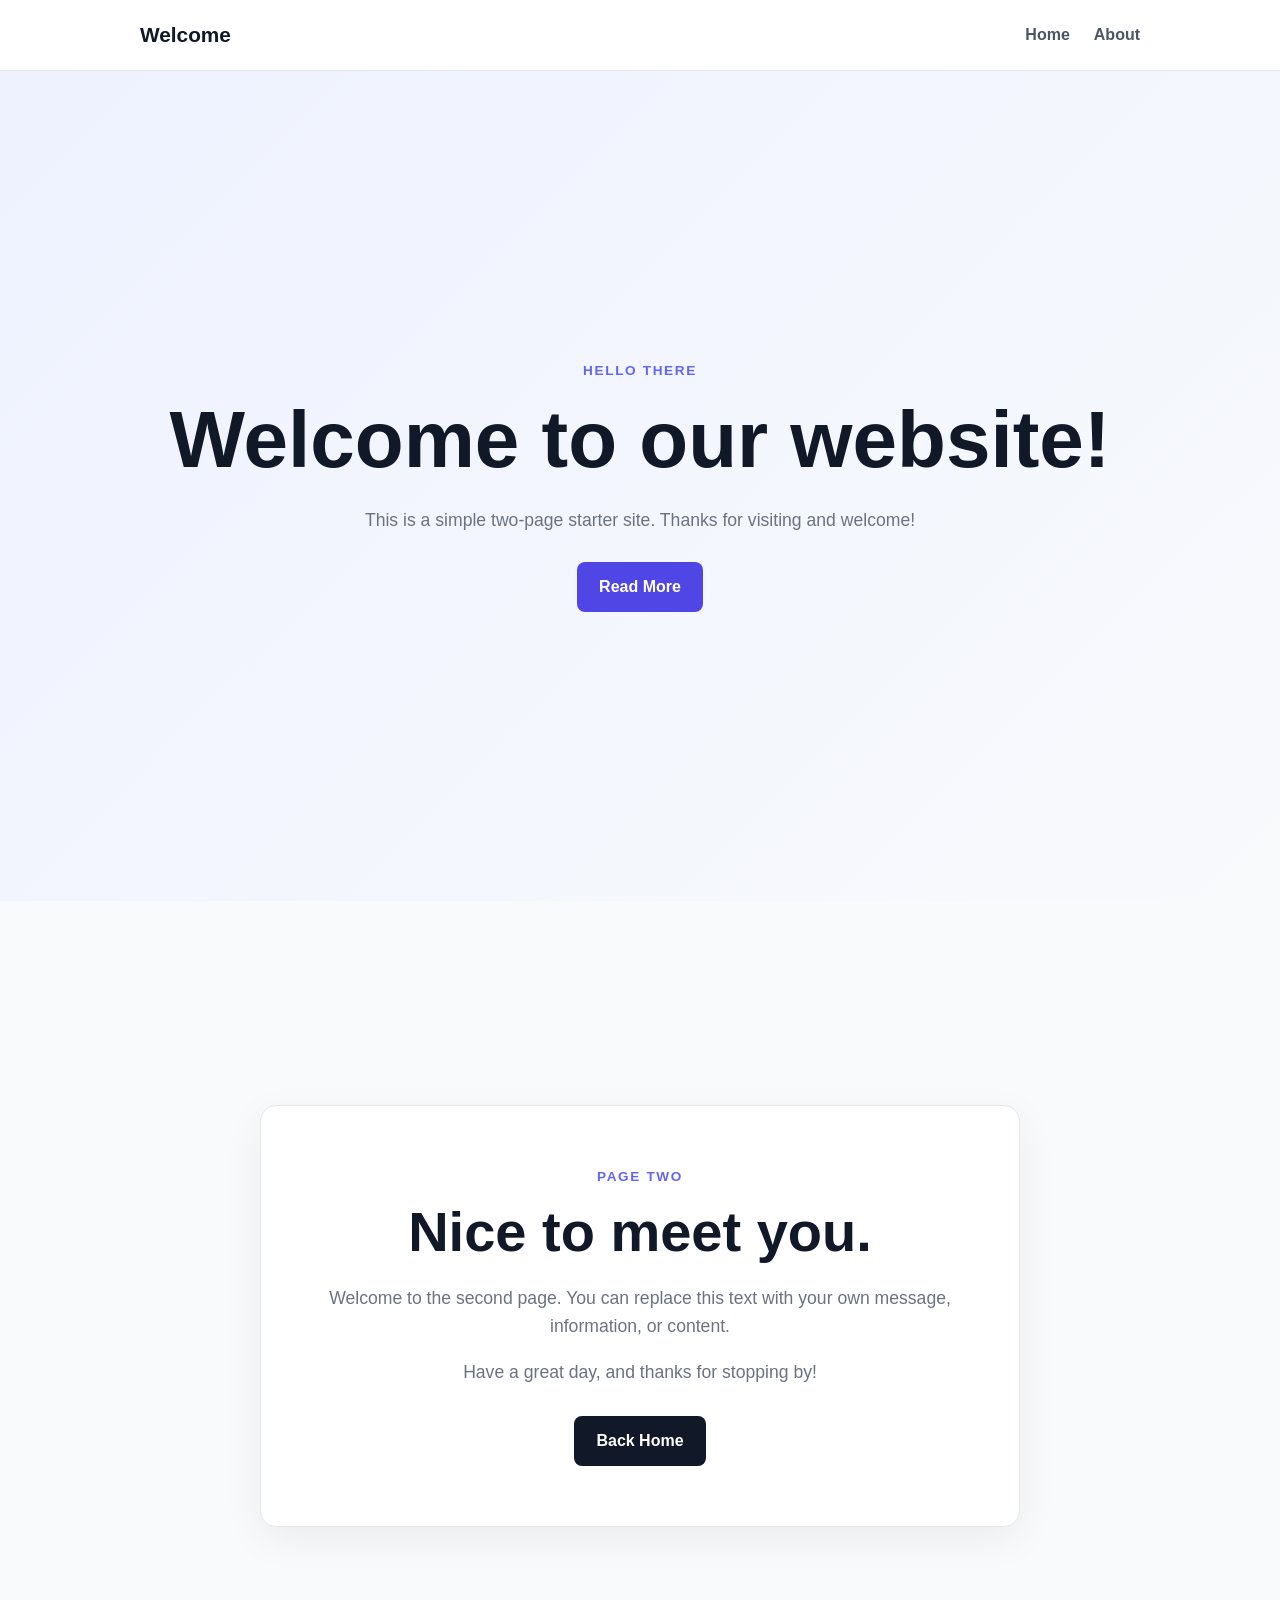
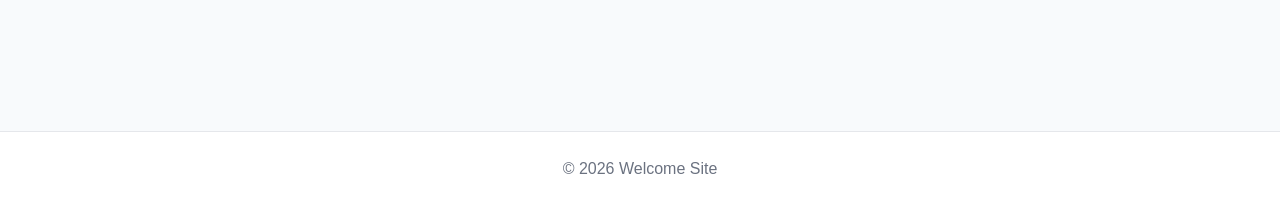
==== index.html @ 17838707 "Add files via upload" ====
<!DOCTYPE html>
<html lang="en">
<head>
  <meta charset="UTF-8">
  <meta name="viewport" content="width=device-width, initial-scale=1.0">
  <title>Welcome Site</title>
  <link rel="stylesheet" href="style.css">
</head>
<body>
  <header class="site-header">
    <div class="container nav">
      <a class="logo" href="#home">Welcome</a>
      <nav>
        <a href="#home">Home</a>
        <a href="#about">About</a>
      </nav>
    </div>
  </header>

  <main>
    <section id="home" class="page hero">
      <div class="container">
        <p class="eyebrow">Hello there</p>
        <h1>Welcome to our website!</h1>
        <p class="message">
          This is a simple two-page starter site. Thanks for visiting and welcome!
        </p>
        <a class="button" href="#about">Read More</a>
      </div>
    </section>

    <section id="about" class="page">
      <div class="container card">
        <p class="eyebrow">Page Two</p>
        <h2>Nice to meet you.</h2>
        <p>
          Welcome to the second page. You can replace this text with your own
          message, information, or content.
        </p>
        <p>
          Have a great day, and thanks for stopping by!
        </p>
        <a class="button secondary" href="#home">Back Home</a>
      </div>
    </section>
  </main>

  <footer>
    <p>© 2026 Welcome Site</p>
  </footer>
</body>
</html>
---- style.css ----
* {
  box-sizing: border-box;
  margin: 0;
  padding: 0;
}

html {
  scroll-behavior: smooth;
}

body {
  font-family: Arial, Helvetica, sans-serif;
  line-height: 1.6;
  color: #1f2937;
  background: #f8fafc;
}

.container {
  width: min(100% - 40px, 1000px);
  margin: 0 auto;
}

.site-header {
  position: sticky;
  top: 0;
  z-index: 10;
  background: #ffffff;
  border-bottom: 1px solid #e5e7eb;
}

.nav {
  min-height: 70px;
  display: flex;
  align-items: center;
  justify-content: space-between;
  gap: 20px;
}

.logo {
  color: #111827;
  font-size: 1.3rem;
  font-weight: 700;
  text-decoration: none;
}

nav {
  display: flex;
  gap: 24px;
}

nav a {
  color: #4b5563;
  font-weight: 600;
  text-decoration: none;
}

nav a:hover {
  color: #111827;
}

.page {
  min-height: calc(100vh - 70px);
  display: flex;
  align-items: center;
  padding: 80px 0;
}

.hero {
  background: linear-gradient(135deg, #eef2ff, #f8fafc);
}

.hero .container {
  text-align: center;
}

.eyebrow {
  margin-bottom: 12px;
  color: #6366f1;
  font-size: 0.85rem;
  font-weight: 700;
  letter-spacing: 0.12em;
  text-transform: uppercase;
}

h1,
h2 {
  margin-bottom: 20px;
  color: #111827;
  line-height: 1.15;
}

h1 {
  font-size: clamp(2.5rem, 7vw, 5rem);
}

h2 {
  font-size: clamp(2rem, 5vw, 3.5rem);
}

.message,
.card p:not(.eyebrow) {
  max-width: 650px;
  margin: 0 auto 28px;
  color: #6b7280;
  font-size: 1.1rem;
}

.button {
  display: inline-block;
  padding: 12px 22px;
  border-radius: 8px;
  background: #4f46e5;
  color: white;
  font-weight: 700;
  text-decoration: none;
  transition: transform 0.2s ease, background 0.2s ease;
}

.button:hover {
  background: #4338ca;
  transform: translateY(-2px);
}

.secondary {
  background: #111827;
}

.secondary:hover {
  background: #374151;
}

.card {
  width: min(100%, 760px);
  padding: 60px;
  text-align: center;
  background: #ffffff;
  border: 1px solid #e5e7eb;
  border-radius: 16px;
  box-shadow: 0 12px 40px rgba(0, 0, 0, 0.06);
}

.card p:not(.eyebrow) {
  margin-bottom: 18px;
}

.card .button {
  margin-top: 12px;
}

footer {
  padding: 24px;
  text-align: center;
  color: #6b7280;
  background: #ffffff;
  border-top: 1px solid #e5e7eb;
}

@media (max-width: 600px) {
  .container {
    width: min(100% - 28px, 1000px);
  }

  .nav {
    min-height: 60px;
  }

  .page {
    min-height: calc(100vh - 60px);
    padding: 50px 0;
  }

  .card {
    padding: 40px 24px;
  }
}
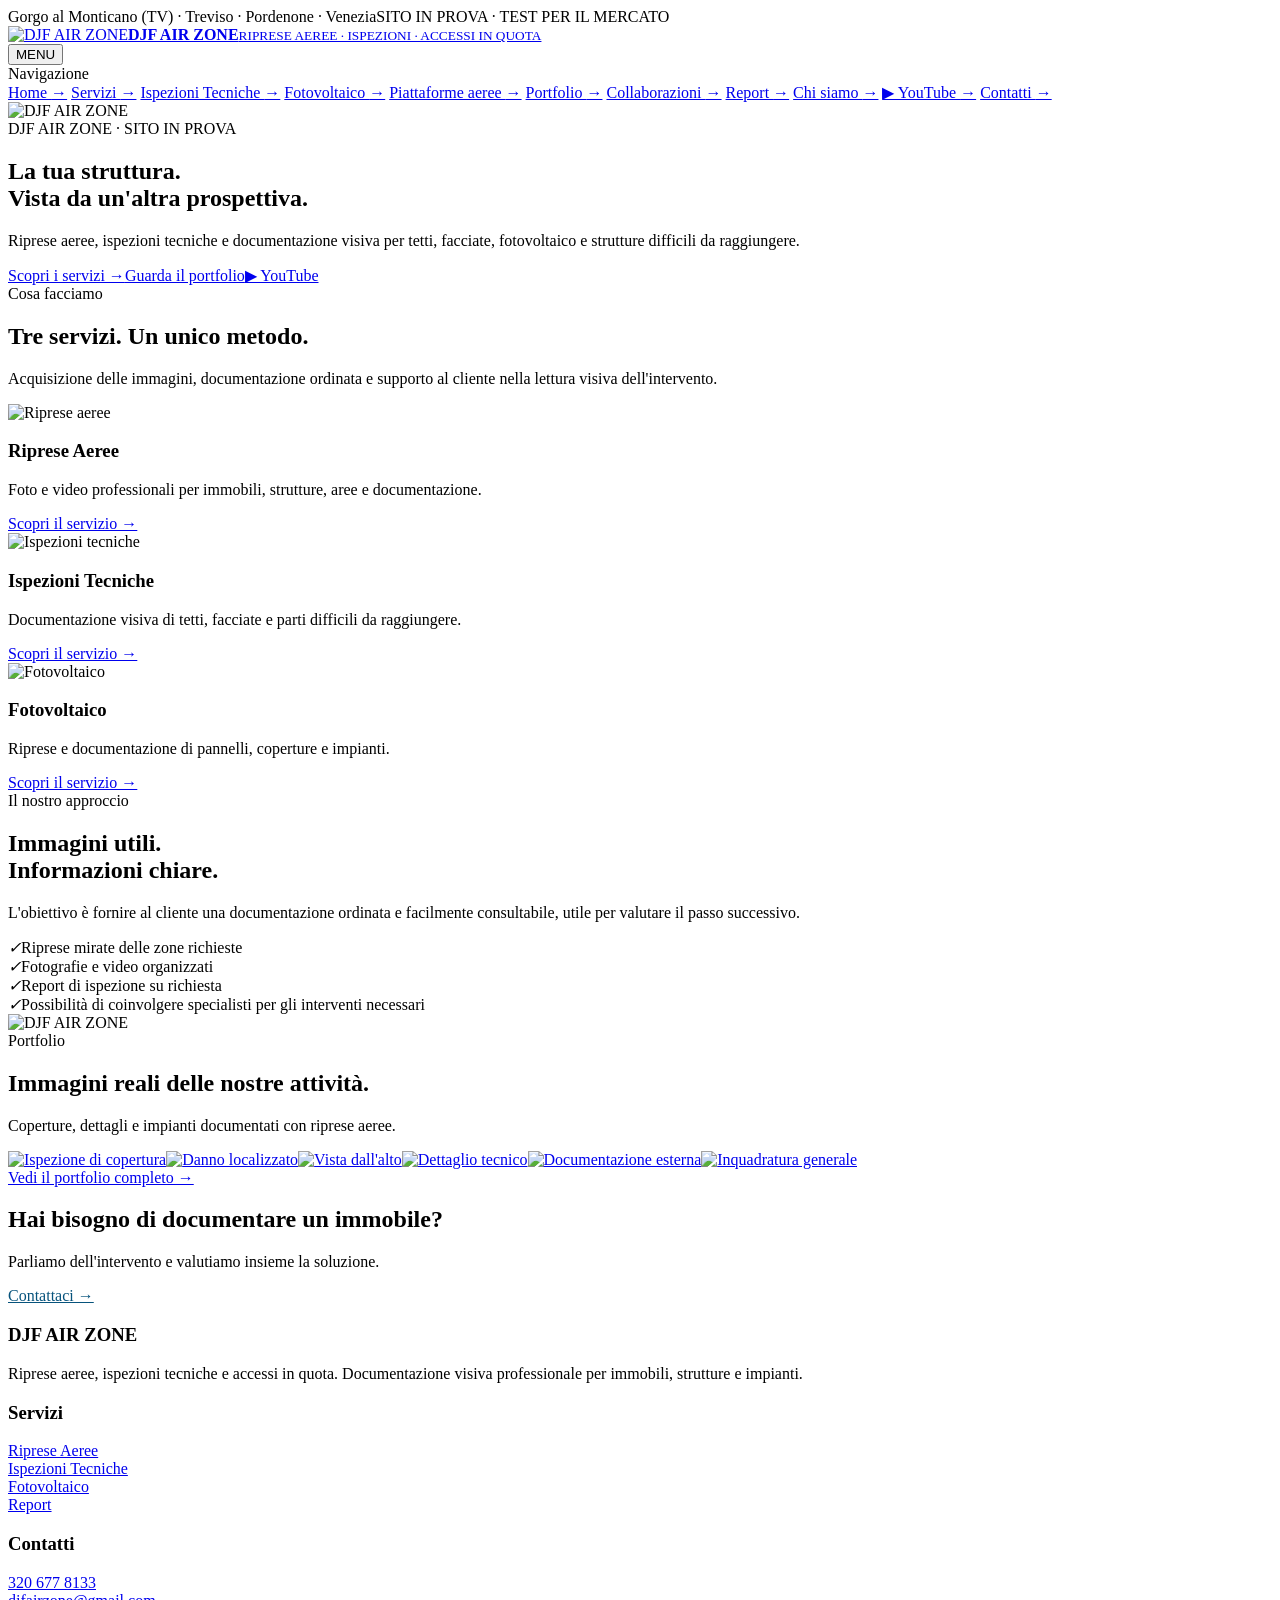
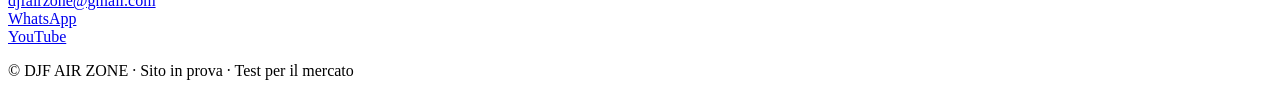
==== commit bcccbacb: "19.09 commit" ====
--- a/index.html
+++ b/index.html
@@ -1,52 +1,61 @@
-<!DOCTYPE html>
-<html lang="en">
-<head>
-  <meta charset="UTF-8">
-  <meta name="viewport" content="width=device-width, initial-scale=1.0">
-  <title>Welcome Site</title>
-  <link rel="stylesheet" href="style.css">
-</head>
-<body>
-  <header class="site-header">
-    <div class="container nav">
-      <a class="logo" href="#home">Welcome</a>
-      <nav>
-        <a href="#home">Home</a>
-        <a href="#about">About</a>
-      </nav>
-    </div>
-  </header>
+<!doctype html><html lang="it"><head><meta charset="utf-8"><meta name="viewport" content="width=device-width,initial-scale=1"><meta name="description" content="DJF AIR ZONE — riprese aeree, ispezioni tecniche e accessi in quota."><title>Home | DJF AIR ZONE</title><link rel="stylesheet" href="assets/professional.css"></head><body>
+<div class="topbar"><div class="container"><span>Gorgo al Monticano (TV) · Treviso · Pordenone · Venezia</span><span>SITO IN PROVA · TEST PER IL MERCATO</span></div></div>
+<header class="header"><div class="container nav">
+<a class="brand" href="index.html"><img src="assets/logo-originale.jpg" alt="DJF AIR ZONE"><span><strong>DJF AIR ZONE</strong><small>RIPRESE AEREE · ISPEZIONI · ACCESSI IN QUOTA</small></span></a>
 
-  <main>
-    <section id="home" class="page hero">
-      <div class="container">
-        <p class="eyebrow">Hello there</p>
-        <h1>Welcome to our website!</h1>
-        <p class="message">
-          This is a simple two-page starter site. Thanks for visiting and welcome!
-        </p>
-        <a class="button" href="#about">Read More</a>
-      </div>
-    </section>
+<div class="menu-wrap">
+<button class="menu-toggle" type="button" aria-label="Apri menu">
+  <span class="menu-icon"><span></span><span></span><span></span></span>
+  MENU
+</button>
+<div class="dropdown-menu">
+  <div class="menu-label">Navigazione</div>
+  <a href="index.html">Home <span>→</span></a>
+  <a href="servizi.html">Servizi <span>→</span></a>
+  <a href="ispezioni.html">Ispezioni Tecniche <span>→</span></a>
+  <a href="fotovoltaico.html">Fotovoltaico <span>→</span></a>
+  <a href="piattaforme.html">Piattaforme aeree <span>→</span></a>
+  <a href="portfolio.html">Portfolio <span>→</span></a>
+  <a href="collaborazioni.html">Collaborazioni <span>→</span></a>
+  <a href="report.html">Report <span>→</span></a>
+  <a href="chi-siamo.html">Chi siamo <span>→</span></a>
+  <a class="menu-youtube" href="youtube.html">▶ YouTube <span>→</span></a>
+  <a class="menu-contact" href="contatti.html">Contatti <span>→</span></a>
+</div>
+</div></div></header>
 
-    <section id="about" class="page">
-      <div class="container card">
-        <p class="eyebrow">Page Two</p>
-        <h2>Nice to meet you.</h2>
-        <p>
-          Welcome to the second page. You can replace this text with your own
-          message, information, or content.
-        </p>
-        <p>
-          Have a great day, and thanks for stopping by!
-        </p>
-        <a class="button secondary" href="#home">Back Home</a>
-      </div>
-    </section>
-  </main>
+<main>
+<section class="hero"><img class="hero-photo" src="assets/design-desktop-completo-4x.jpg" alt="DJF AIR ZONE"><div class="container"><div class="eyebrow">DJF AIR ZONE · SITO IN PROVA</div>
+<h1>La tua struttura.<br><span>Vista da un'altra prospettiva.</span></h1>
+<p>Riprese aeree, ispezioni tecniche e documentazione visiva per tetti, facciate, fotovoltaico e strutture difficili da raggiungere.</p>
+<div class="actions"><a class="btn primary" href="servizi.html">Scopri i servizi →</a><a class="btn dark" href="portfolio.html">Guarda il portfolio</a><a class="btn youtube" href="youtube.html">▶ YouTube</a></div></div></section>
 
-  <footer>
-    <p>© 2026 Welcome Site</p>
-  </footer>
-</body>
-</html>
+<section class="section light"><div class="container"><div class="section-head"><div><div class="eyebrow">Cosa facciamo</div><h2>Tre servizi. Un unico metodo.</h2></div><p>Acquisizione delle immagini, documentazione ordinata e supporto al cliente nella lettura visiva dell'intervento.</p></div>
+<div class="cards">
+<article class="card"><img class="card-img" src="assets/design-desktop-completo-4x.jpg" alt="Riprese aeree"><div class="card-body"><h3>Riprese Aeree</h3><p>Foto e video professionali per immobili, strutture, aree e documentazione.</p><a href="servizi.html">Scopri il servizio →</a></div></article>
+<article class="card"><img class="card-img" src="assets/images/hero-completo.jpg" alt="Ispezioni tecniche"><div class="card-body"><h3>Ispezioni Tecniche</h3><p>Documentazione visiva di tetti, facciate e parti difficili da raggiungere.</p><a href="ispezioni.html">Scopri il servizio →</a></div></article>
+<article class="card"><img class="card-img" src="assets/images/fotovoltaico.jpg" alt="Fotovoltaico"><div class="card-body"><h3>Fotovoltaico</h3><p>Riprese e documentazione di pannelli, coperture e impianti.</p><a href="fotovoltaico.html">Scopri il servizio →</a></div></article>
+</div></div></section>
+
+<section class="section dark2"><div class="container split"><div><div class="eyebrow">Il nostro approccio</div><h2>Immagini utili.<br>Informazioni chiare.</h2><p class="lead">L'obiettivo è fornire al cliente una documentazione ordinata e facilmente consultabile, utile per valutare il passo successivo.</p>
+<div class="checks"><div class="check"><i>✓</i><span>Riprese mirate delle zone richieste</span></div><div class="check"><i>✓</i><span>Fotografie e video organizzati</span></div><div class="check"><i>✓</i><span>Report di ispezione su richiesta</span></div><div class="check"><i>✓</i><span>Possibilità di coinvolgere specialisti per gli interventi necessari</span></div></div></div>
+<img class="split-img" src="assets/images/cta-sopralluogo.jpg" alt="DJF AIR ZONE">
+</div></section>
+
+<section class="section light"><div class="container">
+<div class="section-head"><div><div class="eyebrow">Portfolio</div><h2>Immagini reali delle nostre attività.</h2></div>
+<p>Coperture, dettagli e impianti documentati con riprese aeree.</p></div>
+<div class="gallery">
+<a href="portfolio.html"><img src="assets/portfolio/01-ispezione-copertura.jpg" alt="Ispezione di copertura"></a><a href="portfolio.html"><img src="assets/portfolio/02-danno-copertura.jpg" alt="Danno localizzato"></a><a href="portfolio.html"><img src="assets/portfolio/03-copertura-dallalto.jpg" alt="Vista dall'alto"></a><a href="portfolio.html"><img src="assets/portfolio/04-copertura-dettaglio.jpg" alt="Dettaglio tecnico"></a><a href="portfolio.html"><img src="assets/portfolio/05-copertura-esterna.jpg" alt="Documentazione esterna"></a><a href="portfolio.html"><img src="assets/portfolio/06-copertura-panorama.jpg" alt="Inquadratura generale"></a>
+</div>
+<div class="actions"><a class="btn primary" href="portfolio.html">Vedi il portfolio completo →</a></div>
+</div></section>
+<section class="band"><div class="container"><div><h2>Hai bisogno di documentare un immobile?</h2><p>Parliamo dell'intervento e valutiamo insieme la soluzione.</p></div><a class="btn" style="background:#fff;color:#07537c;border-color:#fff" href="contatti.html">Contattaci →</a></div></section>
+</main>
+
+<footer class="footer"><div class="container footer-grid">
+<div><h3>DJF AIR ZONE</h3><p>Riprese aeree, ispezioni tecniche e accessi in quota. Documentazione visiva professionale per immobili, strutture e impianti.</p></div>
+<div><h3>Servizi</h3><p><a href="servizi.html">Riprese Aeree</a><br><a href="ispezioni.html">Ispezioni Tecniche</a><br><a href="fotovoltaico.html">Fotovoltaico</a><br><a href="report.html">Report</a></p></div>
+<div><h3>Contatti</h3><p><a href="tel:+393206778133">320 677 8133</a><br><a href="mailto:djfairzone@gmail.com">djfairzone@gmail.com</a><br><a href="https://wa.me/393206778133" target="_blank">WhatsApp</a><br><a href="youtube.html">YouTube</a></p></div>
+</div><div class="container footer-bottom">© DJF AIR ZONE · Sito in prova · Test per il mercato</div></footer>
+<script src="assets/menu.js"></script></body></html>
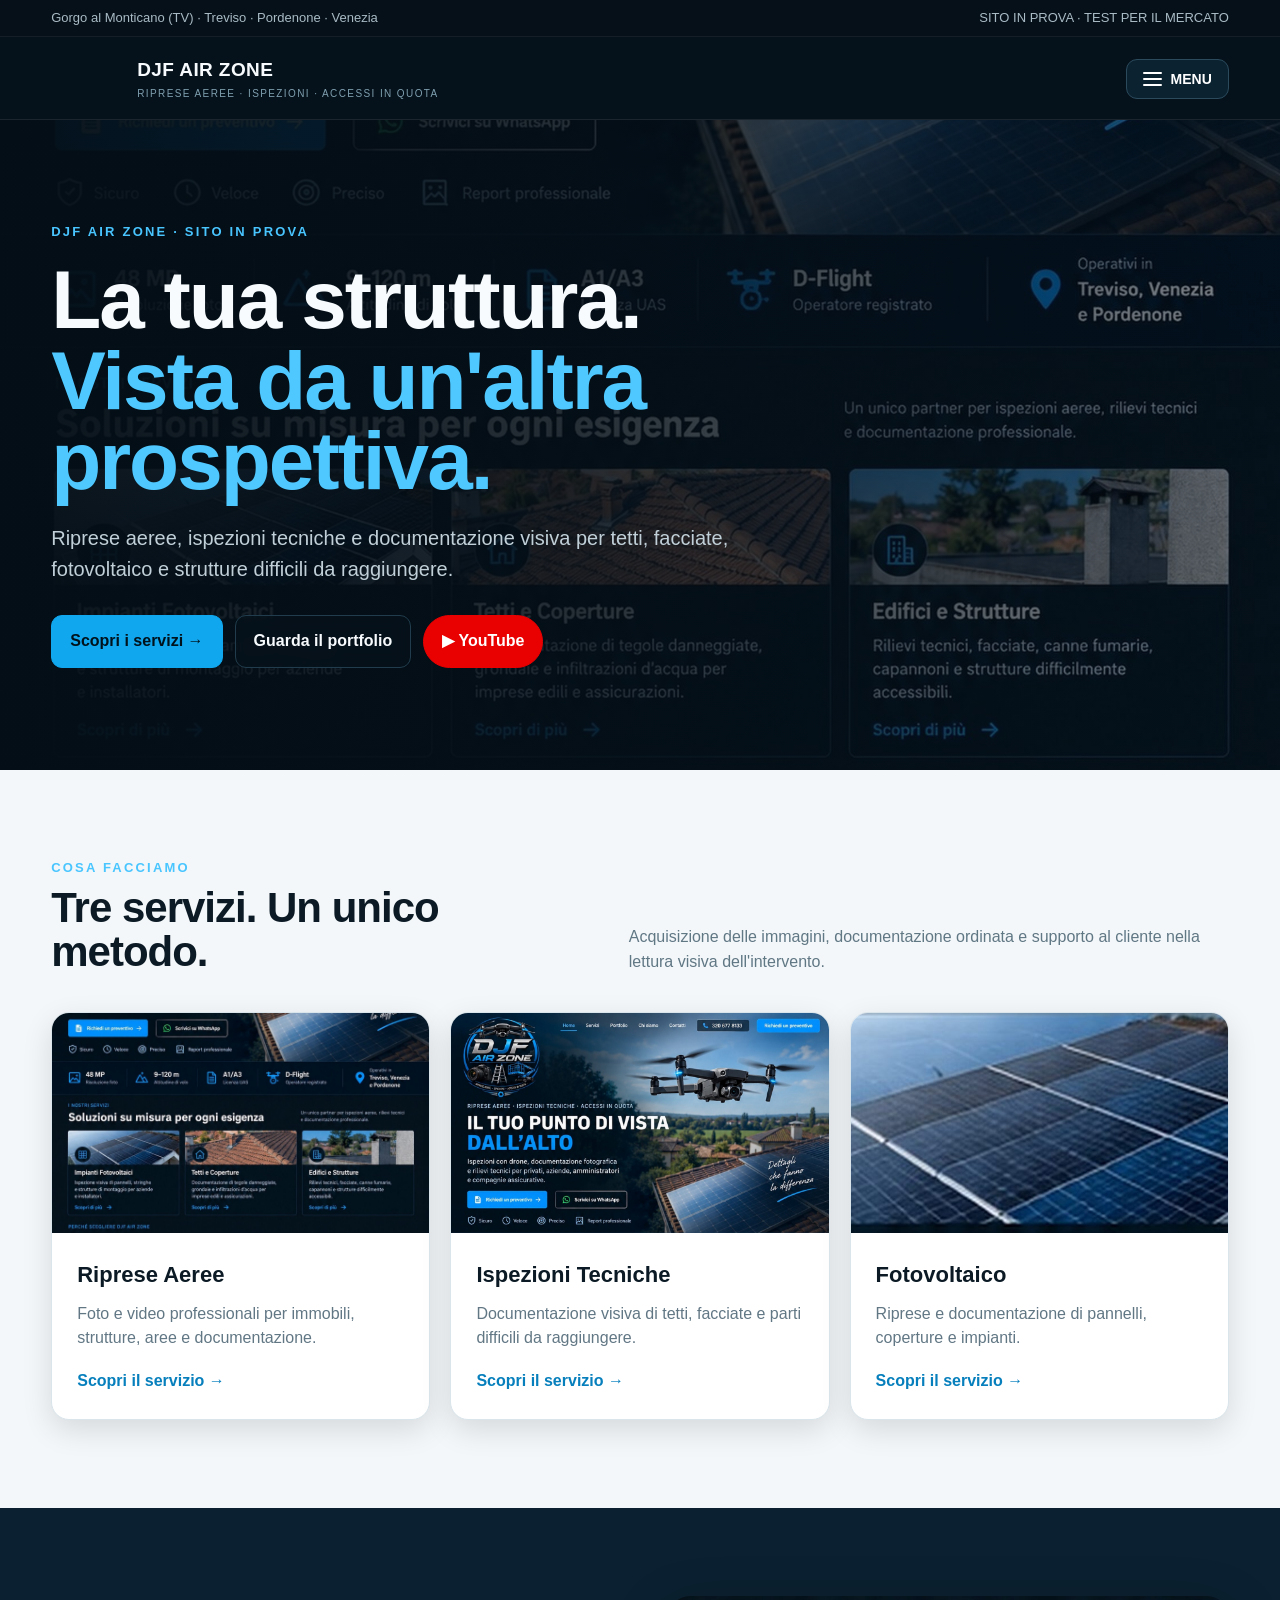
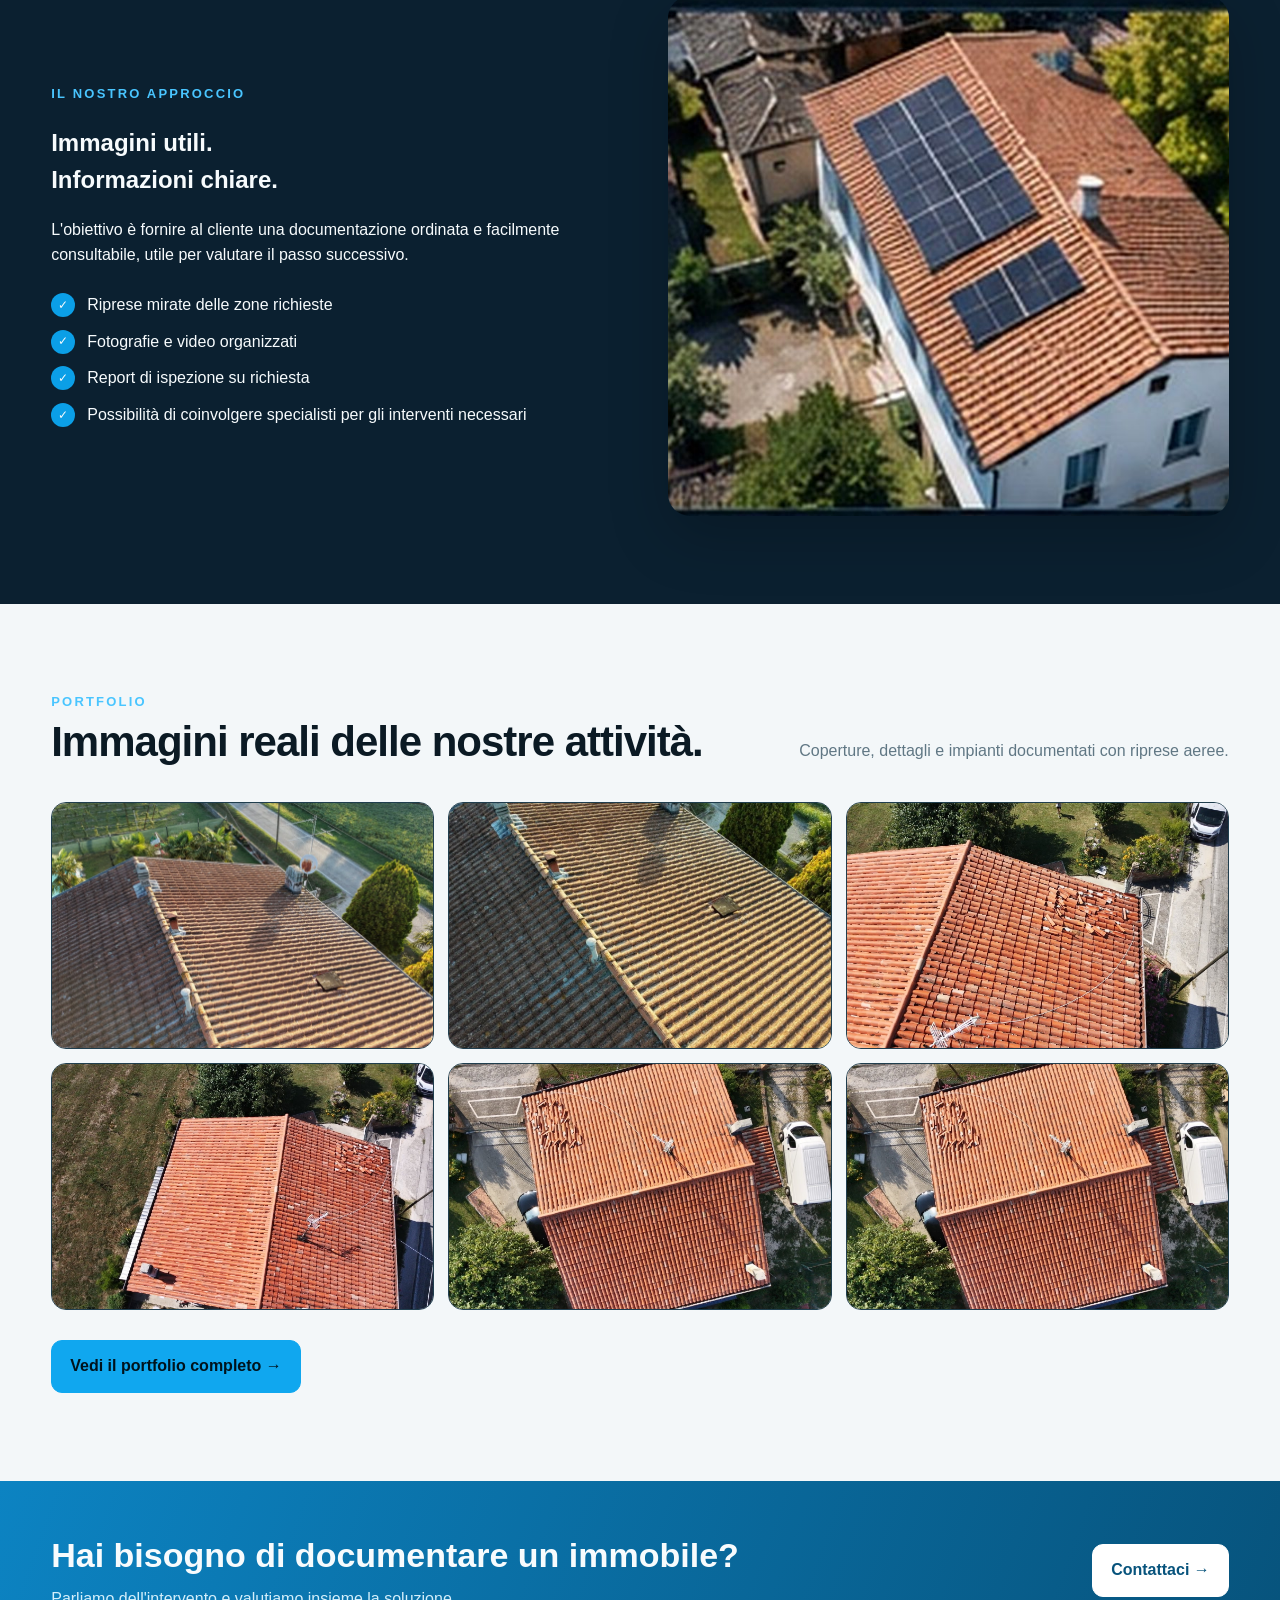
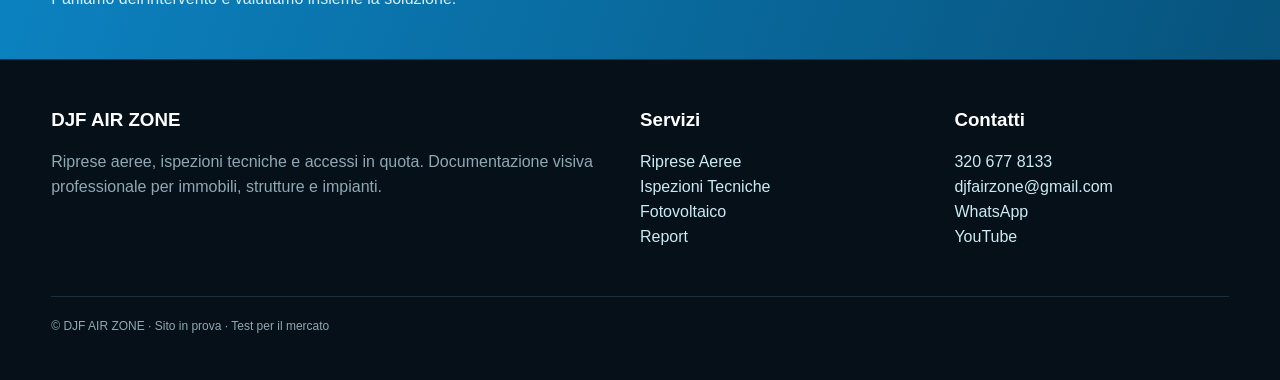
==== commit 3d0cb8da: "Update logo" ====
--- a/index.html
+++ b/index.html
@@ -1,7 +1,7 @@
 <!doctype html><html lang="it"><head><meta charset="utf-8"><meta name="viewport" content="width=device-width,initial-scale=1"><meta name="description" content="DJF AIR ZONE — riprese aeree, ispezioni tecniche e accessi in quota."><title>Home | DJF AIR ZONE</title><link rel="stylesheet" href="assets/professional.css"></head><body>
 <div class="topbar"><div class="container"><span>Gorgo al Monticano (TV) · Treviso · Pordenone · Venezia</span><span>SITO IN PROVA · TEST PER IL MERCATO</span></div></div>
 <header class="header"><div class="container nav">
-<a class="brand" href="index.html"><img src="assets/logo-originale.jpg" alt="DJF AIR ZONE"><span><strong>DJF AIR ZONE</strong><small>RIPRESE AEREE · ISPEZIONI · ACCESSI IN QUOTA</small></span></a>
+<a class="brand" href="index.html"><img src="assets/logo-transparent.svg" alt="DJF AIR ZONE"><span><strong>DJF AIR ZONE</strong><small>RIPRESE AEREE · ISPEZIONI · ACCESSI IN QUOTA</small></span></a>
 
 <div class="menu-wrap">
 <button class="menu-toggle" type="button" aria-label="Apri menu">
--- a/assets/professional.css
+++ b/assets/professional.css
@@ -0,0 +1,117 @@
+
+:root{
+ --ink:#07131c;--navy:#0a1d2b;--navy2:#0e2a3d;--blue:#10a7ef;--blue2:#087fc1;
+ --white:#f7fbfd;--muted:#9eb1bd;--line:#213d4d;--soft:#eaf1f5;--dark:#07131c;
+ --shadow:0 20px 60px rgba(0,0,0,.22);--radius:18px;
+}
+*{box-sizing:border-box}
+html{scroll-behavior:smooth}
+body{margin:0;background:var(--ink);color:var(--white);font-family:Inter,Arial,Helvetica,sans-serif;line-height:1.55}
+a{color:inherit}
+.container{width:min(1180px,92%);margin:auto}
+.topbar{font-size:13px;color:#a9bbc5;border-bottom:1px solid rgba(255,255,255,.06);background:#061019}
+.topbar .container{display:flex;justify-content:space-between;gap:20px;padding:8px 0}
+.header{position:sticky;top:0;z-index:100;background:rgba(7,19,28,.94);backdrop-filter:blur(14px);border-bottom:1px solid rgba(255,255,255,.08)}
+.nav{min-height:82px;display:flex;align-items:center;gap:28px}
+.brand{display:flex;align-items:center;gap:12px;text-decoration:none;min-width:max-content}
+.brand img{width:74px;height:74px;object-fit:cover;object-position:center;border-radius:10px;mix-blend-mode:screen}
+.brand strong{font-size:19px;letter-spacing:.4px}
+.brand small{display:block;color:#7fa0b0;font-size:10px;letter-spacing:1.4px;margin-top:1px}
+.menu{display:flex;align-items:center;justify-content:flex-end;gap:2px;flex:1}
+.menu a{font-size:13px;font-weight:750;text-decoration:none;padding:10px 9px;border-radius:9px;color:#d9e7ed}
+.menu a:hover{background:#102d40;color:#fff}
+.menu .youtube{background:#e90000;color:#fff;padding:10px 14px;border-radius:999px;margin-left:6px}
+.menu .contact{background:var(--blue);color:#00131c;padding:11px 15px;border-radius:999px;margin-left:4px}
+.hero{position:relative;min-height:650px;display:flex;align-items:center;overflow:hidden;background:linear-gradient(90deg,rgba(4,14,22,.97) 0%,rgba(4,14,22,.80) 45%,rgba(4,14,22,.28) 100%),url('') center/cover}
+.hero-photo{position:absolute;inset:0;width:100%;height:100%;object-fit:cover;z-index:-1;opacity:.7}
+.eyebrow{color:#49c5ff;font-weight:850;font-size:13px;letter-spacing:2.2px;text-transform:uppercase}
+.hero h1{font-size:clamp(48px,6.4vw,82px);line-height:.98;max-width:880px;margin:18px 0 22px;letter-spacing:-2px}
+.hero h1 span{color:#4fc8ff}
+.hero p{max-width:760px;color:#c1d0d8;font-size:20px}
+.actions{display:flex;flex-wrap:wrap;gap:12px;margin-top:30px}
+.btn{display:inline-flex;align-items:center;justify-content:center;gap:8px;text-decoration:none;font-weight:850;border-radius:11px;padding:13px 18px;border:1px solid var(--line)}
+.btn.primary{background:var(--blue);border-color:var(--blue);color:#00131c}
+.btn.dark{background:rgba(7,19,28,.65);backdrop-filter:blur(8px)}
+.btn.youtube{background:#e90000;border-color:#e90000;color:#fff;border-radius:999px}
+.section{padding:88px 0}
+.section.light{background:#f3f7f9;color:#0b1a24}
+.section.dark2{background:#0b2030}
+.section-head{display:flex;justify-content:space-between;gap:30px;align-items:end;margin-bottom:38px}
+.section-head h2{font-size:42px;line-height:1.05;margin:8px 0 0;letter-spacing:-1px}
+.section-head p{max-width:600px;color:#8fa5b1;margin:0}
+.light .section-head p{color:#607784}
+.cards{display:grid;grid-template-columns:repeat(3,1fr);gap:20px}
+.card{background:linear-gradient(180deg,#102a3d,#0b1e2c);border:1px solid #1f4052;border-radius:var(--radius);overflow:hidden;box-shadow:0 10px 30px rgba(0,0,0,.12)}
+.light .card{background:#fff;border-color:#d9e5eb;color:#0b1a24}
+.card-img{width:100%;height:220px;object-fit:cover;display:block}
+.card-body{padding:25px}
+.card h3{margin:0 0 9px;font-size:22px}
+.card p{color:#9eb2bd;margin:0 0 18px}
+.light .card p{color:#617784}
+.card a{color:#4dc5ff;text-decoration:none;font-weight:800}
+.light .card a{color:#067fbc}
+.split{display:grid;grid-template-columns:1fr 1fr;gap:55px;align-items:center}
+.split-img{width:100%;height:520px;object-fit:cover;border-radius:22px;box-shadow:var(--shadow)}
+.checks{display:grid;gap:12px;margin-top:25px}
+.check{display:flex;gap:12px;align-items:flex-start}
+.check i{width:24px;height:24px;border-radius:50%;background:#0b9fe7;display:grid;place-items:center;font-style:normal;font-size:12px;flex:none}
+.gallery{display:grid;grid-template-columns:repeat(3,1fr);gap:14px}
+.gallery a{display:block;overflow:hidden;border-radius:15px;border:1px solid #203e4e}
+.gallery img{width:100%;height:245px;object-fit:cover;display:block;transition:transform .35s}
+.gallery a:hover img{transform:scale(1.04)}
+.band{background:linear-gradient(110deg,#0c83c2,#07537c);padding:48px 0}
+.band .container{display:flex;justify-content:space-between;align-items:center;gap:25px}
+.band h2{margin:0;font-size:34px}
+.band p{margin:5px 0 0;color:#d4effb}
+.footer{background:#051018;border-top:1px solid #193341;padding:45px 0;color:#91a8b4}
+.footer-grid{display:grid;grid-template-columns:2fr 1fr 1fr;gap:40px}
+.footer a{color:#cceaf5;text-decoration:none}
+.footer h3{color:#fff;margin:0 0 12px}
+.footer-bottom{border-top:1px solid #16303d;margin-top:30px;padding-top:20px;font-size:12px}
+.mobile-note{display:none}
+@media(max-width:1050px){.menu a{display:none}.menu .youtube,.menu .contact{display:inline-flex}.nav{gap:12px}.cards{grid-template-columns:1fr 1fr}}
+@media(max-width:720px){.topbar{display:none}.nav{min-height:70px}.brand img{width:62px;height:62px}.brand strong{font-size:17px}.hero{min-height:610px}.hero h1{letter-spacing:-1px}.hero p{font-size:18px}.section{padding:65px 0}.section-head{display:block}.section-head h2{font-size:34px;margin-bottom:12px}.cards,.split,.gallery,.footer-grid{grid-template-columns:1fr}.split-img{height:360px}.gallery img{height:230px}.band .container{display:block}.band .btn{margin-top:20px}.mobile-note{display:block;color:#7f98a6;font-size:12px}}
+
+.portfolio-grid{display:grid;grid-template-columns:repeat(3,1fr);gap:18px}
+.portfolio-item{position:relative;overflow:hidden;border-radius:18px;background:#0b1d2b;border:1px solid #213d4d;box-shadow:0 14px 35px rgba(0,0,0,.12)}
+.portfolio-item img{display:block;width:100%;height:285px;object-fit:cover;transition:transform .4s ease}
+.portfolio-item:hover img{transform:scale(1.045)}
+.portfolio-caption{padding:18px 19px 20px}
+.portfolio-caption h3{margin:0 0 6px;font-size:19px}
+.portfolio-caption p{margin:0;color:#9eb1bd;font-size:14px}
+.portfolio-tag{display:inline-block;margin-bottom:9px;color:#49c5ff;font-size:11px;font-weight:900;letter-spacing:1.4px;text-transform:uppercase}
+@media(max-width:900px){.portfolio-grid{grid-template-columns:1fr 1fr}}
+@media(max-width:620px){.portfolio-grid{grid-template-columns:1fr}.portfolio-item img{height:250px}}
+
+/* DJF AIR ZONE - top-right dropdown menu */
+.menu-wrap{margin-left:auto;position:relative;z-index:120}
+.menu-toggle{display:inline-flex;align-items:center;gap:9px;border:1px solid #2b4b5d;background:#0b2231;color:#fff;padding:11px 16px;border-radius:11px;font-weight:850;cursor:pointer;font-size:14px}
+.menu-toggle:hover{background:#12364b}
+.menu-icon{width:19px;height:14px;display:flex;flex-direction:column;justify-content:space-between}
+.menu-icon span{height:2px;width:100%;background:#fff;border-radius:2px}
+.dropdown-menu{position:absolute;right:0;top:calc(100% + 10px);width:285px;background:rgba(7,19,28,.98);border:1px solid #294758;border-radius:15px;padding:10px;box-shadow:0 20px 55px rgba(0,0,0,.4);display:none}
+.menu-wrap:hover .dropdown-menu,.menu-wrap:focus-within .dropdown-menu{display:block}
+.dropdown-menu a{display:flex;align-items:center;justify-content:space-between;text-decoration:none;color:#e5f0f5;padding:11px 13px;border-radius:9px;font-size:14px;font-weight:750}
+.dropdown-menu a:hover{background:#12364b;color:#fff}
+.dropdown-menu .menu-youtube{background:#e90000;margin-top:5px}
+.dropdown-menu .menu-contact{background:#10a7ef;color:#00131c;margin-top:5px}
+.menu-label{font-size:11px;letter-spacing:1.4px;color:#7593a1;padding:7px 13px 5px;text-transform:uppercase;font-weight:900}
+@media(max-width:700px){
+ .menu-toggle{padding:10px 13px}
+ .dropdown-menu{right:-4px;width:min(285px,calc(100vw - 30px))}
+}
+
+.equipment-grid{display:grid;grid-template-columns:repeat(3,1fr);gap:20px}
+.equipment-card{background:linear-gradient(180deg,#102a3d,#0b1e2c);border:1px solid #1f4052;border-radius:18px;overflow:hidden;box-shadow:0 12px 35px rgba(0,0,0,.14)}
+.equipment-card .equipment-body{padding:24px}
+.equipment-card h3{margin:0 0 8px;font-size:21px}
+.equipment-card p{color:#9eb2bd;margin:0 0 15px}
+.equipment-label{display:inline-block;color:#49c5ff;font-size:11px;font-weight:900;letter-spacing:1.4px;text-transform:uppercase;margin-bottom:8px}
+@media(max-width:900px){.equipment-grid{grid-template-columns:1fr 1fr}}
+@media(max-width:620px){.equipment-grid{grid-template-columns:1fr}}
+
+.platform-photo-grid{display:grid;grid-template-columns:1.25fr .75fr;gap:18px;margin-top:38px}
+.platform-photo-grid img{width:100%;height:390px;object-fit:cover;border-radius:20px;border:1px solid #244455;box-shadow:0 15px 45px rgba(0,0,0,.18)}
+.platform-photo-grid img.small{height:390px}
+.platform-source{margin-top:10px;font-size:11px;color:#6e8794}
+@media(max-width:720px){.platform-photo-grid{grid-template-columns:1fr}.platform-photo-grid img,.platform-photo-grid img.small{height:270px}}
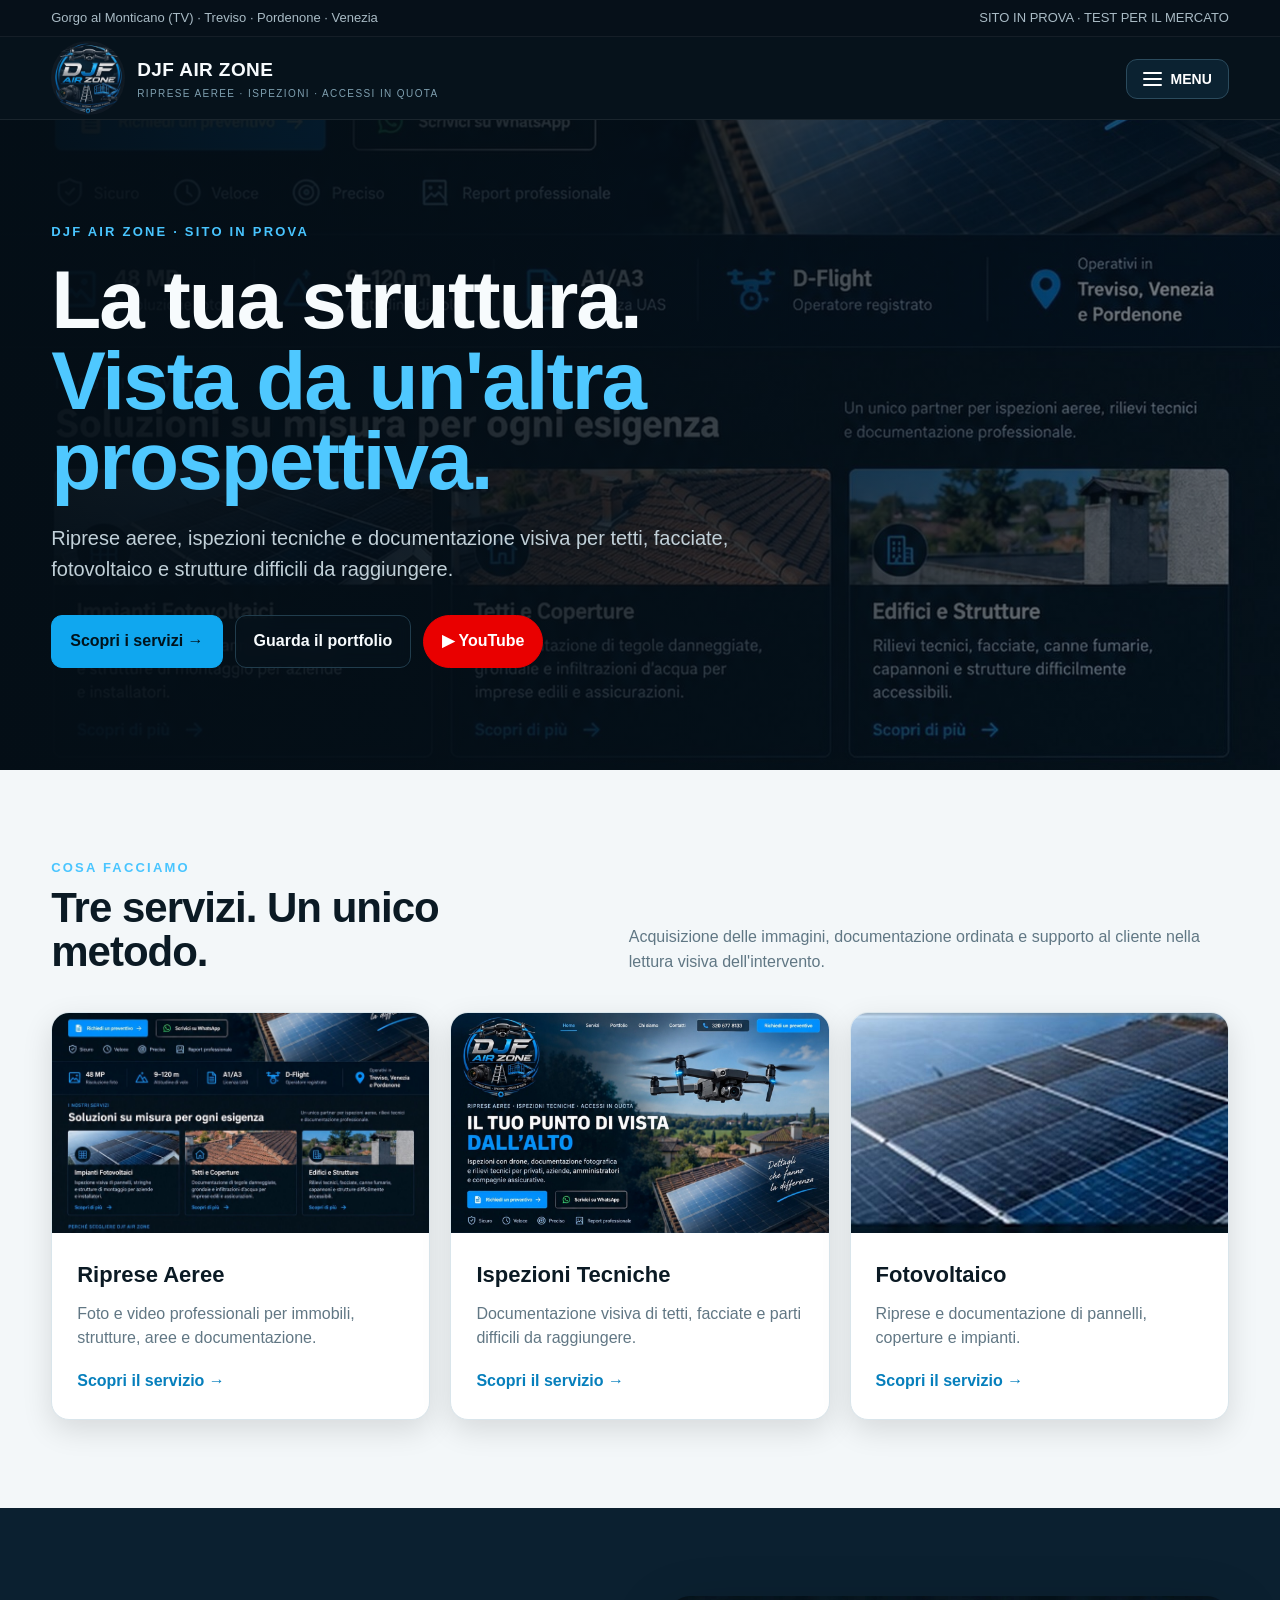
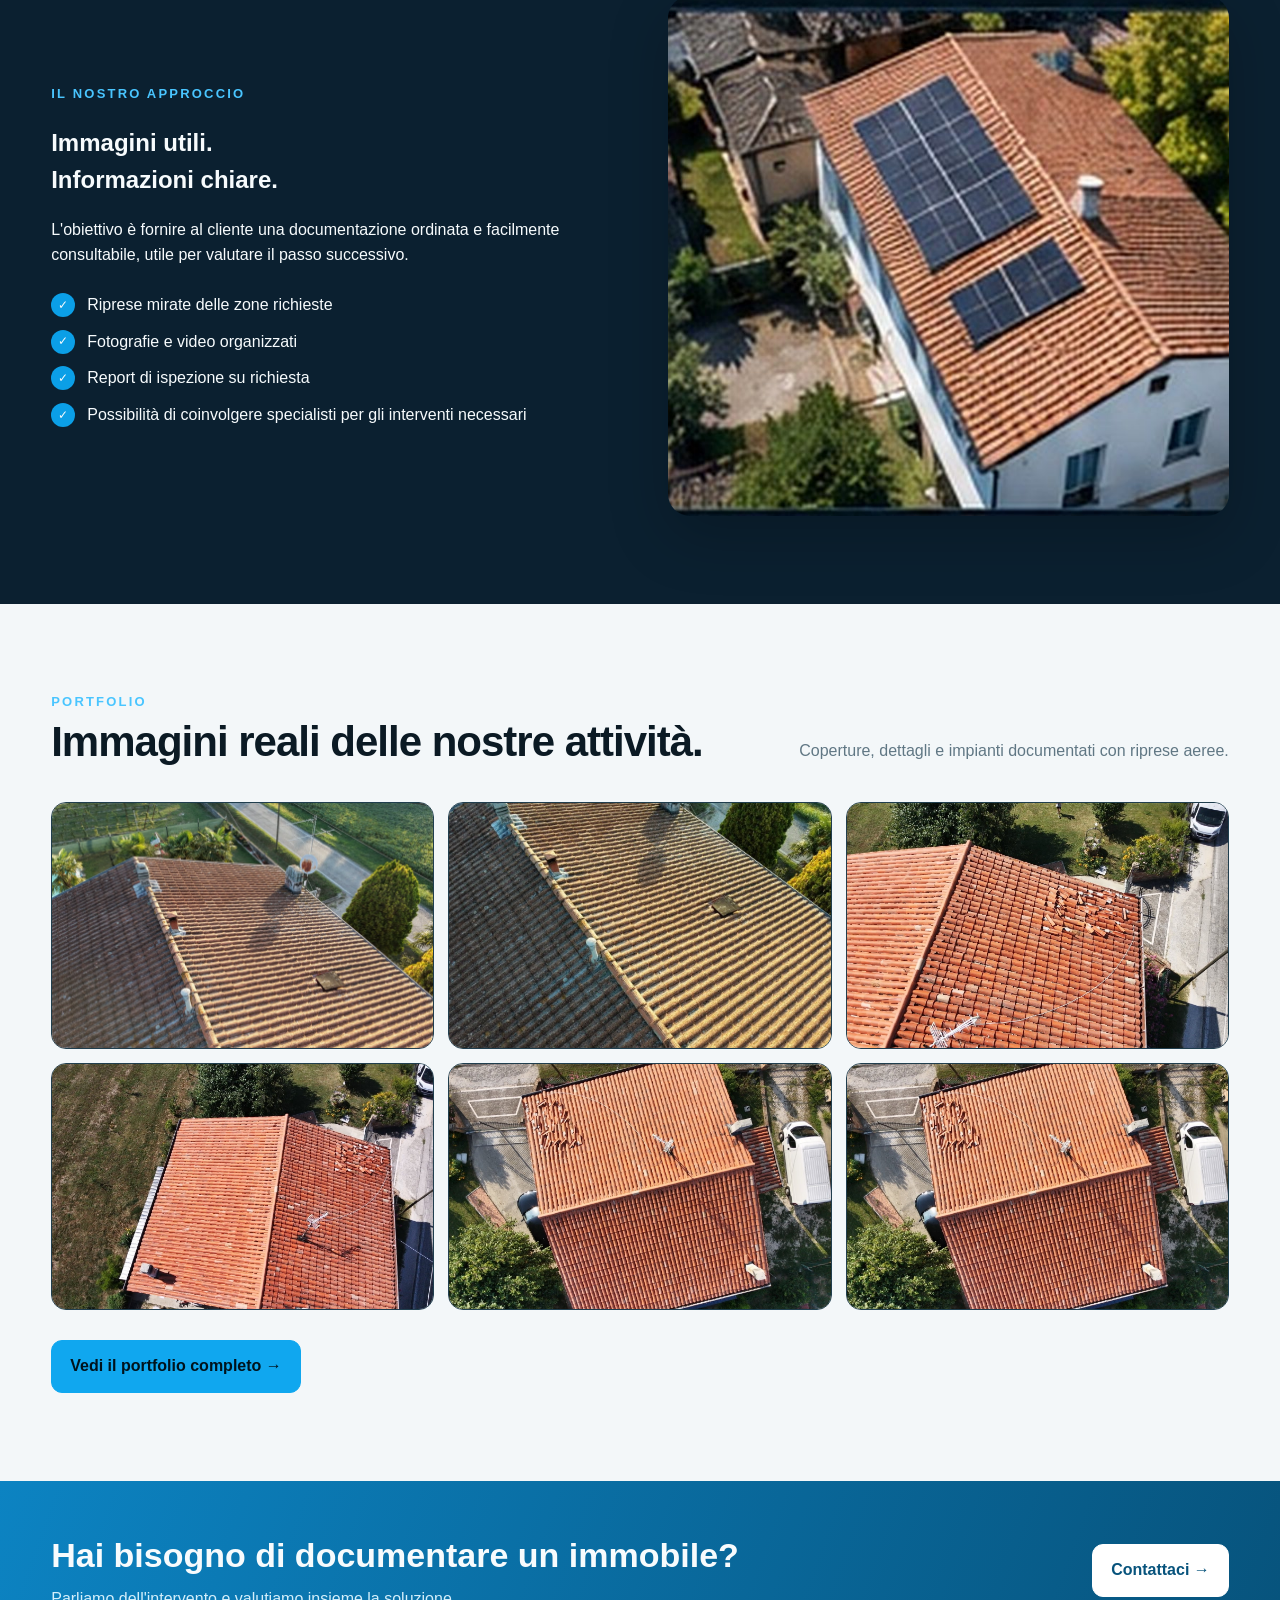
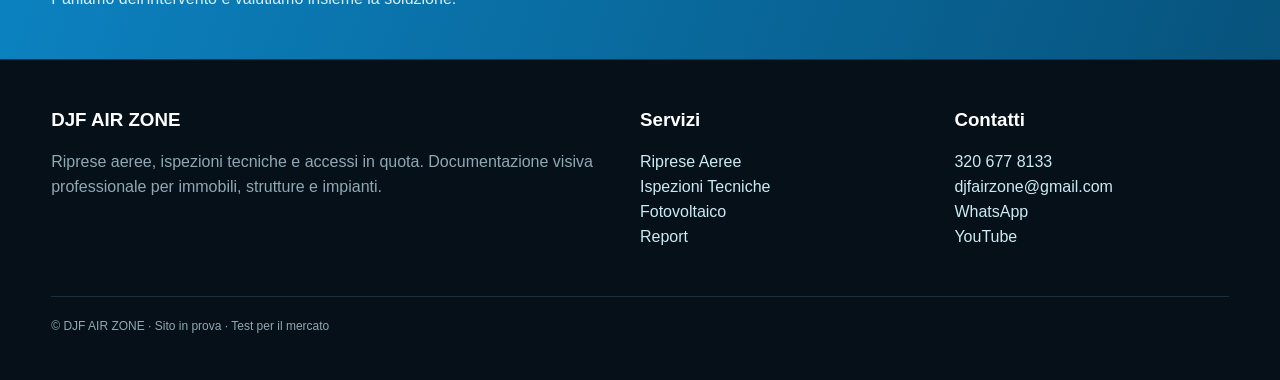
==== commit 71733b3d: "Show logo on services page" ====
--- a/index.html
+++ b/index.html
@@ -1,7 +1,7 @@
 <!doctype html><html lang="it"><head><meta charset="utf-8"><meta name="viewport" content="width=device-width,initial-scale=1"><meta name="description" content="DJF AIR ZONE — riprese aeree, ispezioni tecniche e accessi in quota."><title>Home | DJF AIR ZONE</title><link rel="stylesheet" href="assets/professional.css"></head><body>
 <div class="topbar"><div class="container"><span>Gorgo al Monticano (TV) · Treviso · Pordenone · Venezia</span><span>SITO IN PROVA · TEST PER IL MERCATO</span></div></div>
 <header class="header"><div class="container nav">
-<a class="brand" href="index.html"><img src="assets/logo-transparent.svg" alt="DJF AIR ZONE"><span><strong>DJF AIR ZONE</strong><small>RIPRESE AEREE · ISPEZIONI · ACCESSI IN QUOTA</small></span></a>
+<a class="brand" href="index.html"><img src="assets/logo-originale.jpg" alt="DJF AIR ZONE"><span><strong>DJF AIR ZONE</strong><small>RIPRESE AEREE · ISPEZIONI · ACCESSI IN QUOTA</small></span></a>
 
 <div class="menu-wrap">
 <button class="menu-toggle" type="button" aria-label="Apri menu">
--- a/assets/professional.css
+++ b/assets/professional.css
@@ -14,7 +14,7 @@
 .header{position:sticky;top:0;z-index:100;background:rgba(7,19,28,.94);backdrop-filter:blur(14px);border-bottom:1px solid rgba(255,255,255,.08)}
 .nav{min-height:82px;display:flex;align-items:center;gap:28px}
 .brand{display:flex;align-items:center;gap:12px;text-decoration:none;min-width:max-content}
-.brand img{width:74px;height:74px;object-fit:cover;object-position:center;border-radius:10px;mix-blend-mode:screen}
+.brand img{width:74px;height:74px;object-fit:cover;object-position:center;border-radius:50%;mix-blend-mode:screen}
 .brand strong{font-size:19px;letter-spacing:.4px}
 .brand small{display:block;color:#7fa0b0;font-size:10px;letter-spacing:1.4px;margin-top:1px}
 .menu{display:flex;align-items:center;justify-content:flex-end;gap:2px;flex:1}
